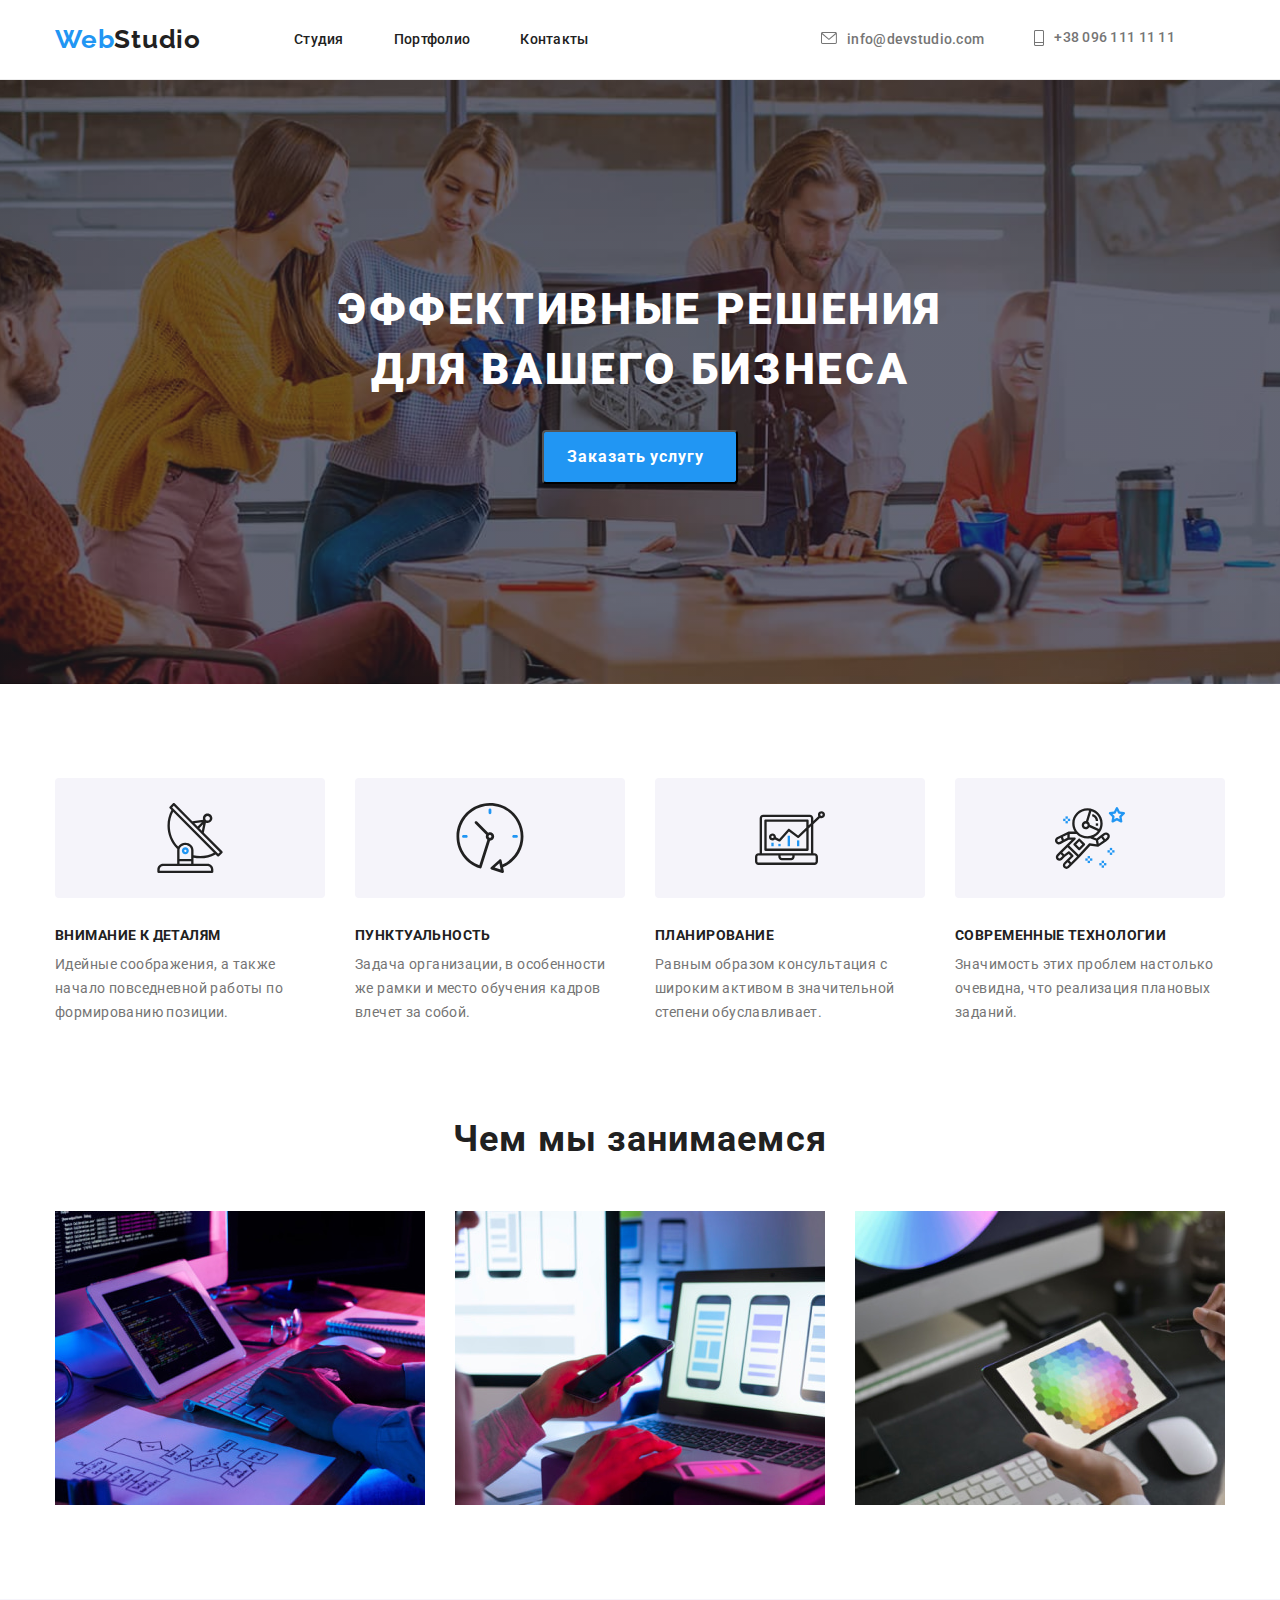
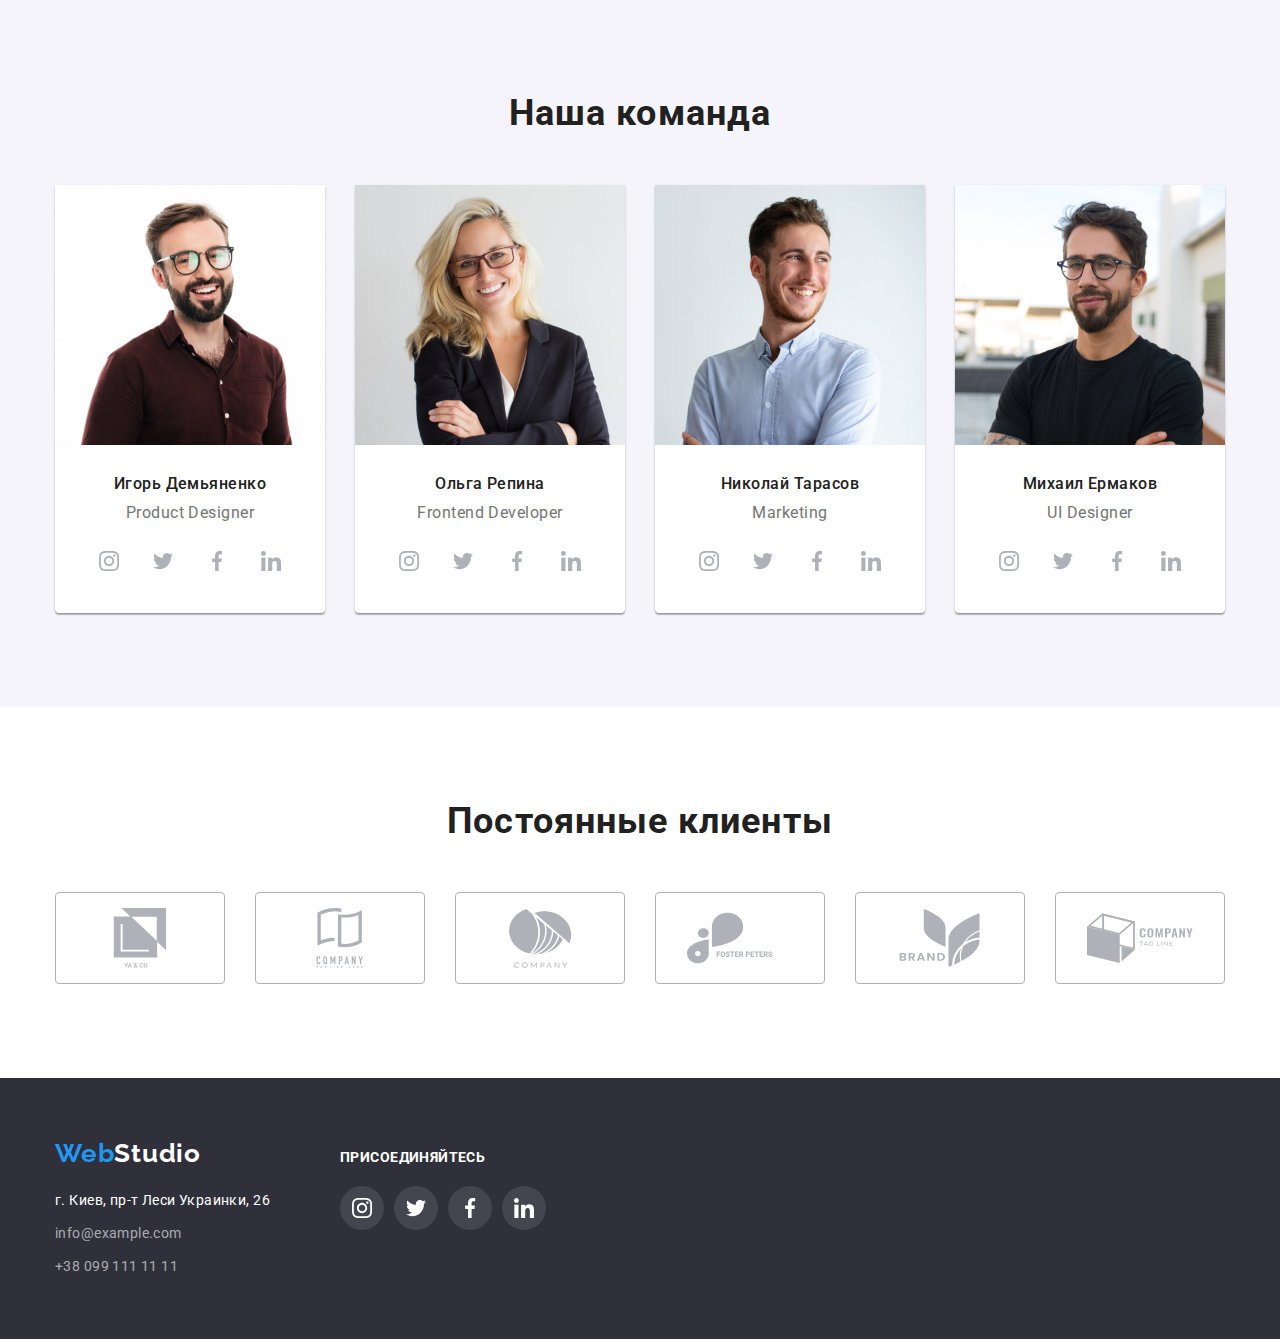
==== index.html @ 166ed2dc "summary" ====
<!DOCTYPE html>
<html lang="ru">
  <head>
    <meta charset="UTF-8" />
    <meta http-equiv="X-UA-Compatible" content="IE=edge" />
    <meta name="viewport" content="width=device-width, initial-scale=1.0" />
    <title>Document</title>
    <link rel="preconnect" href="https://fonts.googleapis.com" />
    <link rel="preconnect" href="https://fonts.gstatic.com" crossorigin />
    <link
      href="https://fonts.googleapis.com/css2?family=Raleway:wght@700&family=Roboto:wght@400;500;700;900&display=swap"
      rel="stylesheet"
    />
    <link
      rel="stylesheet"
      href="https://cdn.jsdelivr.net/npm/modern-normalize@1.1.0/modern-normalize.min.css"
    />

    <link rel="stylesheet" href="./css/styles.css" />
  </head>
  <body>
    <!--H-->
    <header class="page-header">
      <div class="container header-container">
        <nav class="page-nav">
          <a class="logo link" href=""
            >Web<span class="studio">Studio</span>
          </a>
          <ul class="menu list">
            <li class="menu-list">
              <a class="menu-link link" href="./index.html">Студия</a>
            </li>
            <li class="menu-list">
              <a class="menu-link link" href="./portfolio.html">Портфолио</a>
            </li>
            <li class="menu-list">
              <a class="menu-link link" href="">Контакты</a>
            </li>
          </ul>
        </nav>

        <ul class="navigation list">
          <li class="info-list">
            <a class="mail-link link" href="mailto:info@devstudio.com">
              <svg class="novigation-icon" width="16px" height="12px">
                <use
                  href="./images/icon.svg/sprite.svg#icon-envelope"
                ></use></svg
              >info@devstudio.com</a
            >
          </li>
          <li class="info-list">
            <a class="phone-namber link" href="tel:+380961111111">
              <svg class="novigation-icon" width="10px" height="16px">
                <use href="./images/icon.svg/sprite.svg#icon-Vector"></use></svg
              >+38 096 111 11 11</a
            >
          </li>
        </ul>
      </div>
    </header>
    <main>
      <!--Hero-->
      <section class="hero">
        <div class="container">
          <h1 class="hero-title">
            Эффективные решения <br />для вашего бизнеса
          </h1>
          <button class="button" type="button">Заказать услугу</button>
        </div>
      </section>
      <!--Benefits-->
      <section class="about-item section">
        <div class="container">
          <h2 class="visually-hidden">Наши преимущества</h2>
          <ul class="about list">
            <li class="about-list">
              <div class="box">
                <svg class="rectangle-list-icon" width="70px" height="70px">
                  <use href="./images/icon.svg/sprite.svg#icon-antena"></use>
                </svg>
              </div>
              <h3 class="about-title">Внимание к деталям</h3>
              <p class="subtitle">
                Идейные соображения, а также начало повседневной работы по
                формированию позиции.
              </p>
            </li>

            <li class="about-list">
              <div class="box">
                <svg class="rectangle-list-icon" width="70px" height="70px">
                  <use href="./images/icon.svg/sprite.svg#icon-clock"></use>
                </svg>
              </div>
              <h3 class="about-title">Пунктуальность</h3>
              <p class="subtitle">
                Задача организации, в особенности же рамки и место обучения
                кадров влечет за собой.
              </p>
            </li>

            <li class="about-list">
              <div class="box">
                <svg class="rectangle-list-icon" width="70px" height="70px">
                  <use href="./images/icon.svg/sprite.svg#icon-diagram"></use>
                </svg>
              </div>
              <h3 class="about-title">Планирование</h3>
              <p class="subtitle">
                Равным образом консультация с широким активом в значительной
                степени обуславливает.
              </p>
            </li>

            <li class="about-list">
              <div class="box">
                <svg class="rectangle-list-icon" width="70px" height="70px">
                  <use href="./images/icon.svg/sprite.svg#icon-astronaut"></use>
                </svg>
              </div>
              <h3 class="about-title">Современные технологии</h3>
              <p class="subtitle">
                Значимость этих проблем настолько очевидна, что реализация
                плановых заданий.
              </p>
            </li>
          </ul>
        </div>
      </section>
      <!--What we do-->
      <section class="info section">
        <div class="container">
          <h3 class="info-title">Чем мы занимаемся</h3>
          <ul class="work list">
            <li class="work-list">
              <img src="./images/laptop.jpg" alt="laptop" width="370" />
            </li>
            <li class="work-list">
              <img src="./images/phone.jpg" alt="sync by" width="370" />
            </li>
            <li class="work-list">
              <img src="./images/color.jpg" alt="color palette" width="370" />
            </li>
          </ul>
        </div>
      </section>
      <!--Team-->
      <section class="team section">
        <div class="container">
          <h3 class="info-title">Наша команда</h3>
          <ul class="employees list">
            <li class="team-info">
              <img src="./images/igor.jpg" alt="Product Designer" width="270" />
              <div class="team-name">
                <h3 class="name">Игорь Демьяненко</h3>
                <p class="name-info">Product Designer</p>
                <ul class="social list">
                  <li class="social-list">
                    <a href="" class="social-link">
                      <svg class="socian-icon" width="20px" height="20px">
                        <use
                          href="./images/icon.svg/sprite.svg#icon-instagram"
                        ></use>
                      </svg>
                    </a>
                  </li>
                  <li class="social-list">
                    <a href="" class="social-link">
                      <svg class="socian-icon" width="20px" height="20px">
                        <use
                          href="./images/icon.svg/sprite.svg#icon-twitter"
                        ></use>
                      </svg>
                    </a>
                  </li>

                  <li class="social-list">
                    <a href="" class="social-link">
                      <svg class="socian-icon" width="20px" height="20px">
                        <use
                          href="./images/icon.svg/sprite.svg#icon-facebook"
                        ></use>
                      </svg>
                    </a>
                  </li>
                  <li class="social-list">
                    <a href="" class="social-link">
                      <svg class="socian-icon" width="20px" height="20px">
                        <use
                          href="./images/icon.svg/sprite.svg#icon-linkedin"
                        ></use>
                      </svg>
                    </a>
                  </li>
                </ul>
              </div>
            </li>

            <li class="team-info">
              <img
                src="./images/olga.jpg"
                alt="Frontend Developer"
                width="270"
              />
              <div class="team-name">
                <h3 class="name">Ольга Репина</h3>
                <p class="name-info">Frontend Developer</p>
                <ul class="social list">
                  <li class="social-list">
                    <a href="" class="social-link">
                      <svg class="socian-icon" width="20px" height="20px">
                        <use
                          href="./images/icon.svg/sprite.svg#icon-instagram"
                        ></use>
                      </svg>
                    </a>
                  </li>
                  <li class="social-list">
                    <a href="" class="social-link">
                      <svg class="socian-icon" width="20px" height="20px">
                        <use
                          href="./images/icon.svg/sprite.svg#icon-twitter"
                        ></use>
                      </svg>
                    </a>
                  </li>

                  <li class="social-list">
                    <a href="" class="social-link">
                      <svg class="socian-icon" width="20px" height="20px">
                        <use
                          href="./images/icon.svg/sprite.svg#icon-facebook"
                        ></use>
                      </svg>
                    </a>
                  </li>
                  <li class="social-list">
                    <a href="" class="social-link">
                      <svg class="socian-icon" width="20px" height="20px">
                        <use
                          href="./images/icon.svg/sprite.svg#icon-linkedin"
                        ></use>
                      </svg>
                    </a>
                  </li>
                </ul>
              </div>
            </li>
            <li class="team-info">
              <img src="./images/niko.jpg" alt="Marketing" width="270" />
              <div class="team-name">
                <h3 class="name">Николай Тарасов</h3>
                <p class="name-info">Marketing</p>
                <ul class="social list">
                  <li class="social-list">
                    <a href="" class="social-link">
                      <svg class="socian-icon" width="20px" height="20px">
                        <use
                          href="./images/icon.svg/sprite.svg#icon-instagram"
                        ></use>
                      </svg>
                    </a>
                  </li>
                  <li class="social-list">
                    <a href="" class="social-link">
                      <svg class="socian-icon" width="20px" height="20px">
                        <use
                          href="./images/icon.svg/sprite.svg#icon-twitter"
                        ></use>
                      </svg>
                    </a>
                  </li>

                  <li class="social-list">
                    <a href="" class="social-link">
                      <svg class="socian-icon" width="20px" height="20px">
                        <use
                          href="./images/icon.svg/sprite.svg#icon-facebook"
                        ></use>
                      </svg>
                    </a>
                  </li>
                  <li class="social-list">
                    <a href="" class="social-link">
                      <svg class="socian-icon" width="20px" height="20px">
                        <use
                          href="./images/icon.svg/sprite.svg#icon-linkedin"
                        ></use>
                      </svg>
                    </a>
                  </li>
                </ul>
              </div>
            </li>
            <li class="team-info">
              <img src="./images/mihail.jpg" alt="UI Designer" width="270" />
              <div class="team-name">
                <h3 class="name">Михаил Ермаков</h3>
                <p class="name-info">UI Designer</p>
                <ul class="social list">
                  <li class="social-list">
                    <a href="" class="social-link">
                      <svg class="socian-icon" width="20px" height="20px">
                        <use
                          href="./images/icon.svg/sprite.svg#icon-instagram"
                        ></use>
                      </svg>
                    </a>
                  </li>
                  <li class="social-list">
                    <a href="" class="social-link">
                      <svg class="socian-icon" width="20px" height="20px">
                        <use
                          href="./images/icon.svg/sprite.svg#icon-twitter"
                        ></use>
                      </svg>
                    </a>
                  </li>

                  <li class="social-list">
                    <a href="" class="social-link">
                      <svg class="socian-icon" width="20px" height="20px">
                        <use
                          href="./images/icon.svg/sprite.svg#icon-facebook"
                        ></use>
                      </svg>
                    </a>
                  </li>
                  <li class="social-list">
                    <a href="" class="social-link">
                      <svg class="socian-icon" width="20px" height="20px">
                        <use
                          href="./images/icon.svg/sprite.svg#icon-linkedin"
                        ></use>
                      </svg>
                    </a>
                  </li>
                </ul>
              </div>
            </li>
          </ul>
        </div>
      </section>
      <!-- Clients -->
      <section class="client section">
        <div class="container">
          <h3 class="customers">Постоянные клиенты</h3>
          <ul class="client-list list">
            <li class="client-list-item">
              <a href="" class="client-link">
                <svg class="client-icon" width="106px" height="60px">
                  <use href="./images/icon.svg/sprite.svg#icon-group"></use>
                </svg>
              </a>
              <!-- </div> -->
            </li>
            <li class="client-list-item">
              <a href="" class="client-link">
                <svg class="client-icon" width="106px" height="60px">
                  <use href="./images/icon.svg/sprite.svg#icon-company"></use>
                </svg>
              </a>
            </li>
            <li class="client-list-item">
              <a href="" class="client-link">
                <svg class="client-icon" width="106px" height="60px">
                  <use href="./images/icon.svg/sprite.svg#icon-Object"></use>
                </svg>
              </a>
            </li>
            <li class="client-list-item">
              <a href="" class="client-link">
                <svg class="client-icon" width="106px" height="60px">
                  <use href="./images/icon.svg/sprite.svg#icon-foster"></use>
                </svg>
              </a>
            </li>
            <li class="client-list-item">
              <a href="" class="client-link">
                <svg class="client-icon" width="106px" height="60px">
                  <use href="./images/icon.svg/sprite.svg#icon-brand"></use>
                </svg>
              </a>
            </li>

            <li class="client-list-item">
              <a href="" class="client-link">
                <svg class="client-icon" width="106px" height="60px">
                  <use href="./images/icon.svg/sprite.svg#icon-tag"></use>
                </svg>
              </a>
            </li>
          </ul>
        </div>
      </section>
    </main>
    <!--Footer-->
    <footer class="footer">
      <div class="container footer-page">
        <div class="footer-addres">
          <a class="footer-logo link" href=""
            >Web<span class="webstudio">Studio</span></a
          >
          <address class="page-footer">
            <ul class="address list">
              <li class="footer-list">
                <a
                  class="footer-link link"
                  href="https://www.google.com/maps/d/u/0/viewer?mid=10uSM3H-mIU3GznYo2szRIEphczw&ll=50.42732700000001%2C30.538092&z=17"
                  >г. Киев, пр-т Леси Украинки, 26</a
                >
              </li>
              <li class="footer-list">
                <a class="footer-link-mail link" href="mailto:info@example.com"
                  >info@example.com</a
                >
              </li>
              <li class="footer-list">
                <a class="footer-link-tel link" href="tel:+380991111111"
                  >+38 099 111 11 11</a
                >
              </li>
            </ul>
          </address>
        </div>

        <div class="join">
          <p class="join-us">Присоединяйтесь</p>

          <ul class="join-item list">
            <li class="join-list">
              <a href="" class="join-link">
                <svg class="join-icon" width="20px" height="20px">
                  <use href="./images/icon.svg/sprite.svg#icon-instagram"></use>
                </svg>
              </a>
            </li>
            <li class="join-list">
              <a href="" class="join-link">
                <svg class="join-icon" width="20px" height="20px">
                  <use href="./images/icon.svg/sprite.svg#icon-twitter"></use>
                </svg>
              </a>
            </li>

            <li class="join-list">
              <a href="" class="join-link">
                <svg class="join-icon" width="20px" height="20px">
                  <use href="./images/icon.svg/sprite.svg#icon-facebook"></use>
                </svg>
              </a>
            </li>
            <li class="join-list">
              <a href="" class="join-link">
                <svg class="join-icon" width="20px" height="20px">
                  <use href="./images/icon.svg/sprite.svg#icon-linkedin"></use>
                </svg>
              </a>
            </li>
          </ul>
        </div>
      </div>
    </footer>
  </body>
</html>
---- css/styles.css ----
:root {
  --primary-text-color-dark: #212121;
  --secondary-text-color-dark: #757575;
  --primary-text-color-light: #ffffff;
  --accent-color: #2196f3;
}

h1,
h2,
h3,
h4,
p {
  margin-top: 0;
  margin-bottom: 0;
}

ul {
  margin-top: 0;
  margin-bottom: 0;
  padding-left: 0;
}
img {
  display: block;
  max-width: 100%;
  height: auto;
}
header {
  border-bottom: 1px solid #ececec;
}

body {
  font-family: 'Roboto', sans-serif;
}

.container {
  width: 1200px;
  margin-left: auto;
  margin-right: auto;
  padding-left: 15px;
  padding-right: 15px;
}
.section {
  padding-top: 94px;
  padding-bottom: 94px;
}

.list {
  list-style: none;
}
.link {
  text-decoration: none;
}
.visually-hidden {
  position: absolute;
  white-space: nowrap;
  width: 1px;
  height: 1px;
  overflow: hidden;
  border: 0;
  padding: 0;
  clip: rect(0 0 0 0);
  clip-path: inset(50%);
  margin: -1px;
}
/* ---Header--- */

.header-container {
  display: flex;
  align-items: center;
  justify-content: space-between;
}
.logo {
  font-family: 'Raleway', sans-serif;
  font-weight: 700;
  font-size: 26px;
  line-height: 1.19;
  letter-spacing: 0.03em;
  margin-right: 93px;
  padding-top: 24px;
  padding-bottom: 24px;

  color: var(--accent-color);
}
.studio {
  font-family: 'Raleway', sans-serif;

  font-weight: 700;
  font-size: 26px;
  line-height: 1.19;
  letter-spacing: 0.03em;
  cursor: auto;

  color: var(--primary-text-color-dark);
}

.menu-link {
  font-weight: 500;
  font-size: 14px;
  line-height: 1.14;
  letter-spacing: 0.02em;

  color: var(--primary-text-color-dark);
}
.menu-link:hover,
.menu-link:focus {
  color: var(--accent-color);
}
.mail-link {
  font-weight: 500;
  font-size: 14px;
  line-height: 1.14;
  letter-spacing: 0.02em;
  margin-left: auto;

  color: var(--secondary-text-color-dark);
}
.mail-link:hover,
.mail-link:focus {
  color: var(--accent-color);
}
.phone-namber {
  font-weight: 500;
  font-size: 14px;
  line-height: 1.14;
  letter-spacing: 0.02em;
  display: flex;

  color: var(--secondary-text-color-dark);
}
.phone-namber:hover,
.phone-namber:focus {
  color: var(--accent-color);
}
.page-nav {
  display: flex;
  align-items: center;
}

.menu {
  display: flex;
  align-items: center;
}

.menu-list:not(:last-child) {
  margin-right: 50px;
}
.info-list {
  margin-right: 50px;
}
.navigation {
  display: flex;
  padding-top: 0;
}

.novigation-icon {
  margin-right: 10px;
  fill: currentColor;
}
.novigation-icon:hover,
.novigation-icon:focus {
  fill: var(--accent-color);
}

.info-list:hover .novigation-icon,
.info-list:focus .novigation-icon {
  fill: var(--accent-color);
}

/* ---Portfolio---- */
.portfolio {
  background-color: #e5e5e5;
}

.btn {
  font-weight: 500;
  font-size: 16px;
  line-height: 1.62;
  text-align: center;
  letter-spacing: 0.03em;
  background: #f5f4fa;
  border: transparent;
  border-radius: 4px;
  padding-right: 22px;
  padding-left: 22px;
  padding-top: 6px;
  padding-bottom: 6px;
  cursor: pointer;

  color: var(--primary-text-color-dark);
}

.btn:hover,
.btn:focus {
  box-shadow: 0px 3px 1px rgba(0, 0, 0, 0.1), 0px 1px 2px rgba(0, 0, 0, 0.08),
    0px 2px 2px rgba(0, 0, 0, 0.12);
  background: #2196f3;
  color: var(--primary-text-color-light);
}

.btn-list {
  display: flex;
  justify-content: center;
  margin-bottom: 50px;
}
.btn-inventory:not(:first-child) {
  margin-left: 8px;
}
/* ---HeroStudio */

.hero {
  background: #2f303a;
  padding-top: 200px;
  padding-bottom: 200px;
  background-image: linear-gradient(rgba(47, 48, 58, 0.4), rgba(47, 48, 58, 0.4)),
    url('../images/hero/hero.jpg');
  background-size: cover;
  background-position: center;
  background-repeat: no-repeat;
  max-width: 1600px;
  margin-left: auto;
  margin-right: auto;
  background-color: #c4c4c4;
}

.hero-title {
  margin-bottom: 30px;
}
.hero-title {
  font-weight: 900;
  font-size: 44px;
  line-height: 1.36;

  text-align: center;
  letter-spacing: 0.06em;
  text-transform: uppercase;

  color: var(--primary-text-color-light);
}

.button {
  display: block;
  font-weight: 700;
  font-size: 16px;
  line-height: 1.87;
  align-items: center;
  text-align: center;
  letter-spacing: 0.06em;
  cursor: pointer;
  box-shadow: 0px 4px 4px rgba(0, 0, 0, 0.15);
  border-radius: 4px;
  padding-left: 23px;
  padding-right: 32px;
  padding-top: 10px;
  padding-bottom: 10px;
  margin-left: auto;
  margin-right: auto;

  background: #2196f3;
  color: var(--primary-text-color-light);
}
.button:hover,
.button:focus {
  background: #2196f3;
}
/* ---about--- */
.about {
  display: flex;
  color: var(--primary-text-color-dark);
  /* gap: 30px; */
}
.about-list {
  width: 270px;
}
.about-list:not(:last-child) {
  margin-right: 30px;
}

.about-title {
  font-style: normal;
  font-weight: 700;
  font-size: 14px;
  line-height: 1.14;
  letter-spacing: 0.03em;
  text-transform: uppercase;
  margin-top: 30px;
}

.box {
  display: flex;
  justify-content: center;
  align-items: center;
  width: 270px;
  height: 120px;
  border-radius: 4px;
  margin-bottom: 30px;
  background-color: #f5f4fa;
}

/* --Info-- */

.info {
  padding-top: 0;
}

.info-title {
  font-weight: 700;
  font-size: 36px;
  line-height: 1.16;
  text-align: center;
  letter-spacing: 0.03em;
  margin-bottom: 50px;

  color: var(--primary-text-color-dark);
}
.work {
  display: flex;
  justify-content: space-between;
}

/* ---imagesPortfolio--- */

.images-list {
  display: flex;
  flex-wrap: wrap;
  gap: 30px;
}
.images-item {
  flex-basis: calc((100% - 60px) / 3);
}
.subtitle {
  font-size: 14px;
  line-height: 1.71;
  letter-spacing: 0.03em;
  text-transform: none;
  margin-top: 10px;
  color: var(--secondary-text-color-dark);
}
.subject {
  font-weight: 700;
  font-size: 18px;
  line-height: 2;
  letter-spacing: 0.06em;
  color: var(--primary-text-color-dark);
}
.subject-text {
  border-left: 1px solid #eeeeee;
  border-right: 1px solid #eeeeee;
  border-bottom: 1px solid #eeeeee;
  padding-left: 24px;
  padding-right: 24px;
  padding-top: 20px;
  padding-bottom: 20px;
  background: #ffffff;
}
.text {
  font-size: 16px;
  line-height: 1.87;
  margin-top: 4px;
  color: var(--secondary-text-color-dark);
}
.image-link {
  display: block;
}
.image-link:hover,
.image-link:focus {
  box-shadow: 0px 1px 1px rgba(0, 0, 0, 0.12), 0px 4px 4px rgba(0, 0, 0, 0.06),
    1px 4px 6px rgba(0, 0, 0, 0.16);
}

/* ---Team--- */

.team {
  background-color: #f5f4fa;
}
.team-name {
  padding-top: 30px;
  padding-bottom: 30px;
}
.employees {
  display: flex;
  gap: 30px;
}

.name {
  font-weight: 500;
  font-size: 16px;
  line-height: 1.18;

  text-align: center;
  letter-spacing: 0.03em;
  margin-bottom: 10px;

  color: var(--primary-text-color-dark);
}
.team-info {
  box-shadow: 0px 1px 3px rgba(0, 0, 0, 0.12), 0px 1px 1px rgba(0, 0, 0, 0.14),
    0px 2px 1px rgba(0, 0, 0, 0.2);
  border-radius: 0px 0px 4px 4px;
  background-color: #ffffff;
}
.name-info {
  font-size: 16px;
  line-height: 1.18;

  text-align: center;
  letter-spacing: 0.03em;
  margin-bottom: 16px;

  color: var(--secondary-text-color-dark);
}
.social {
  display: flex;
  justify-content: center;
  gap: 10px;
}
.social-link {
  display: flex;
  justify-content: center;
  align-items: center;
  border-radius: 50%;
  width: 44px;
  height: 44px;
  background-color: #ffffff;
}
.socian-icon {
  fill: #afb1b8;
}
.social-link:hover,
.social-link:focus {
  background-color: var(--accent-color);
}
.social-link:hover .socian-icon,
.social-link:focus .socian-icon {
  fill: #ffffff;
}

/* ---Company---- */

.customers {
  font-family: 'Roboto';
  font-weight: 700;
  font-size: 36px;
  line-height: 1.16;
  text-align: center;
  letter-spacing: 0.03em;
  margin-bottom: 50px;
  color: #212121;
}

.client-list {
  display: flex;
  align-items: center;
  justify-content: center;
  gap: 30px;
}

.client-icon {
  fill: #afb1b8;
}
.client-link {
  display: flex;
  justify-content: center;
  align-items: center;
  width: 170px;
  height: 92px;
  border-radius: 4px;
  border: 1px solid rgba(175, 177, 184, 1);
}

.client-link:hover,
.client-link:focus {
  border-radius: 4px;
  border: 1px solid var(--accent-color);
  border-color: var(--accent-color);
}
.client-link:hover > .client-icon,
.client-link:focus > .client-icon {
  fill: var(--accent-color);
}

.client-icon:hover .client-list-item,
.client-icon:hover .client-list-item {
  fill: var(--accent-color);
}

/* ---Footer--- */

.footer-page {
  align-items: baseline;
  display: flex;
}
.footer-logo {
  font-family: 'Raleway', sans-serif;
  font-weight: 700;
  font-size: 26px;
  line-height: 1.19;
  letter-spacing: 0.03em;
  color: var(--accent-color);
}
.webstudio {
  font-family: 'Raleway', sans-serif;

  font-weight: 700;
  font-size: 26px;
  line-height: 1.19;
  letter-spacing: 0.03em;
  cursor: auto;

  color: var(--primary-text-color-light);
}
.page-footer {
  margin-top: 20px;
}

.footer-link {
  font-style: normal;
  font-size: 14px;
  line-height: 1.71;
  letter-spacing: 0.03em;

  color: var(--primary-text-color-light);
}
.footer-link-mail {
  font-style: normal;
  font-size: 14px;
  line-height: 1.71;
  letter-spacing: 0.03em;

  color: rgba(255, 255, 255, 0.6);
}
.footer-link-tel {
  font-style: normal;
  font-size: 14px;
  line-height: 1.71;
  letter-spacing: 0.03em;
  color: rgba(255, 255, 255, 0.6);
}
.footer-list:not(:last-child) {
  margin-bottom: 9px;
}

.footer {
  padding-top: 60px;
  padding-bottom: 60px;

  background: #2f303a;
}
.footer-address {
  display: block;
  align-items: baseline;
}
.join {
  margin-left: 70px;
}

.join-us {
  font-family: 'Roboto';
  font-weight: 700;
  font-size: 14px;
  line-height: 1.14;
  letter-spacing: 0.03em;
  text-transform: uppercase;

  margin-bottom: 20px;
  color: #ffffff;
}

.join-item {
  display: flex;
  justify-content: center;
  gap: 10px;
}

.join-link {
  display: flex;
  justify-content: center;
  align-items: center;
  border-radius: 50%;
  width: 44px;
  height: 44px;
  background: rgba(255, 255, 255, 0.1);
}
.join-icon {
  fill: #ffffff;
}
.join-link:hover,
.joiin-link:focus {
  background-color: var(--accent-color);
}
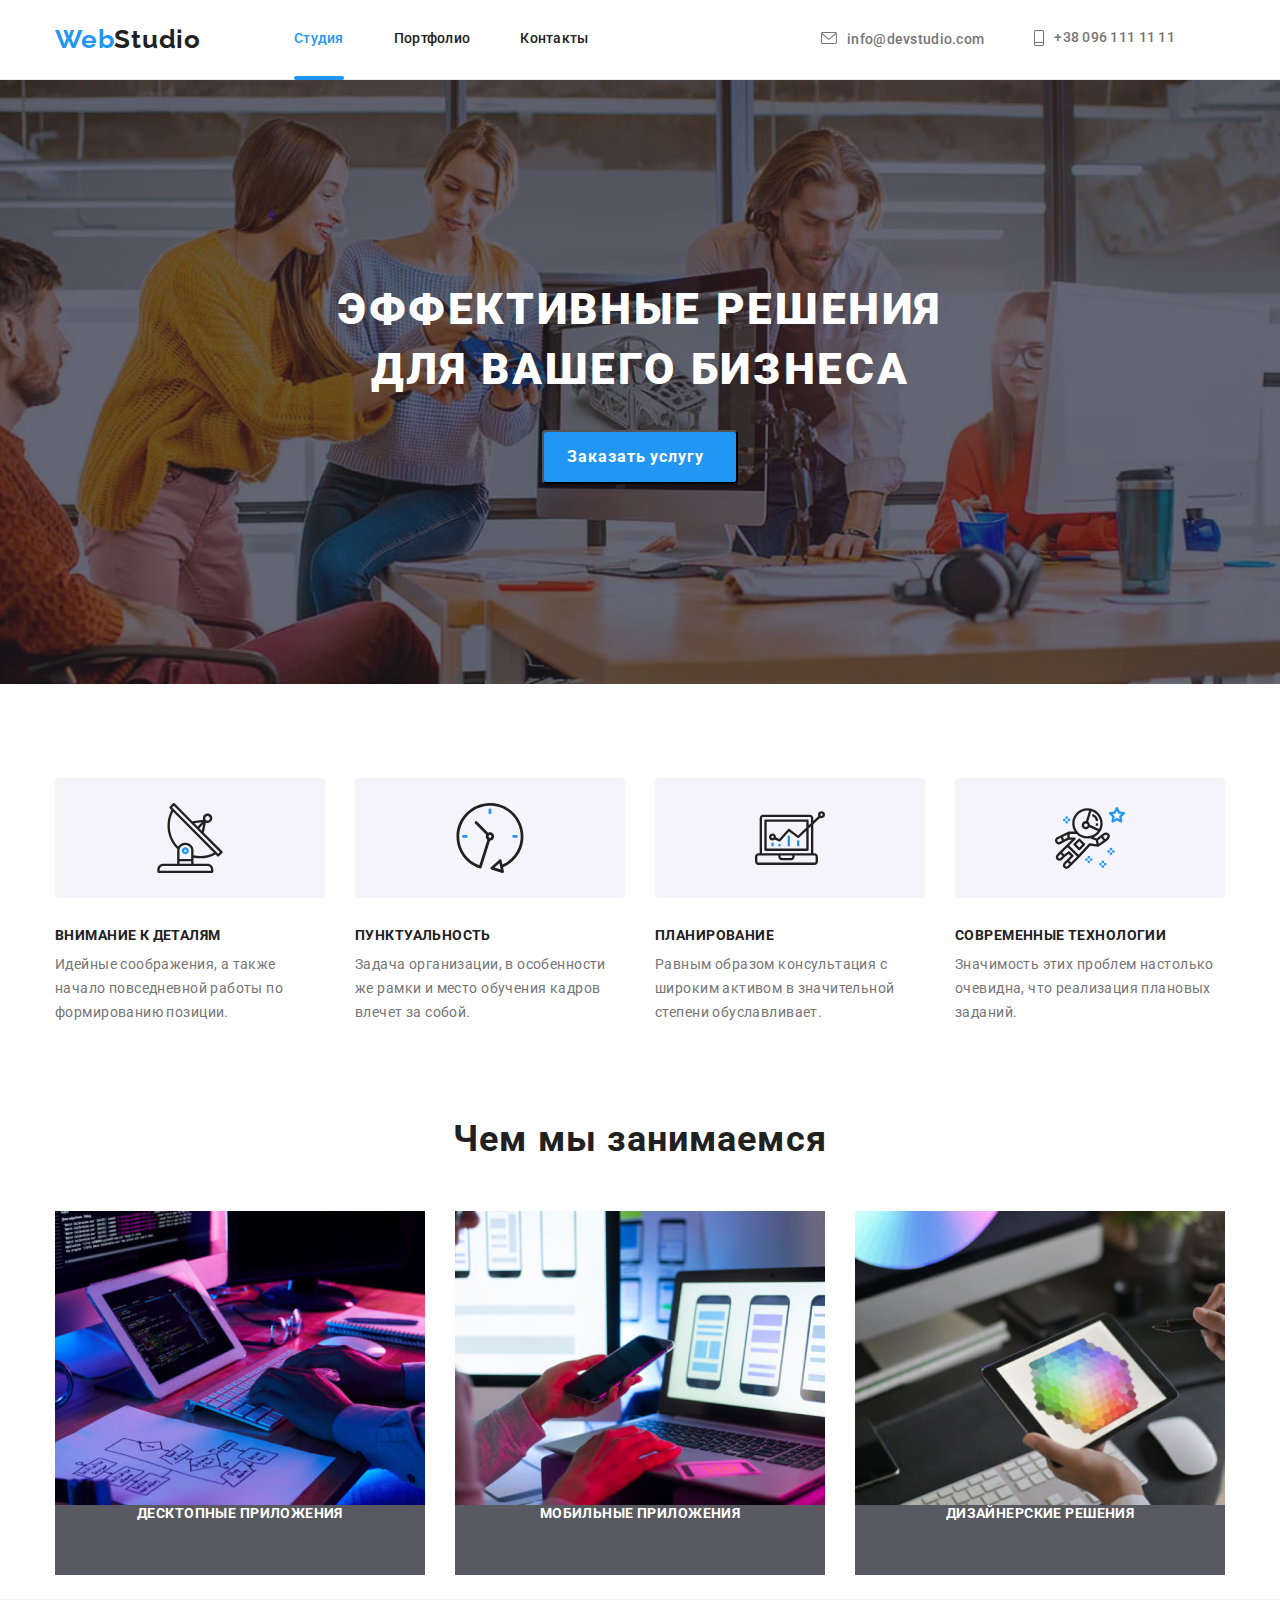
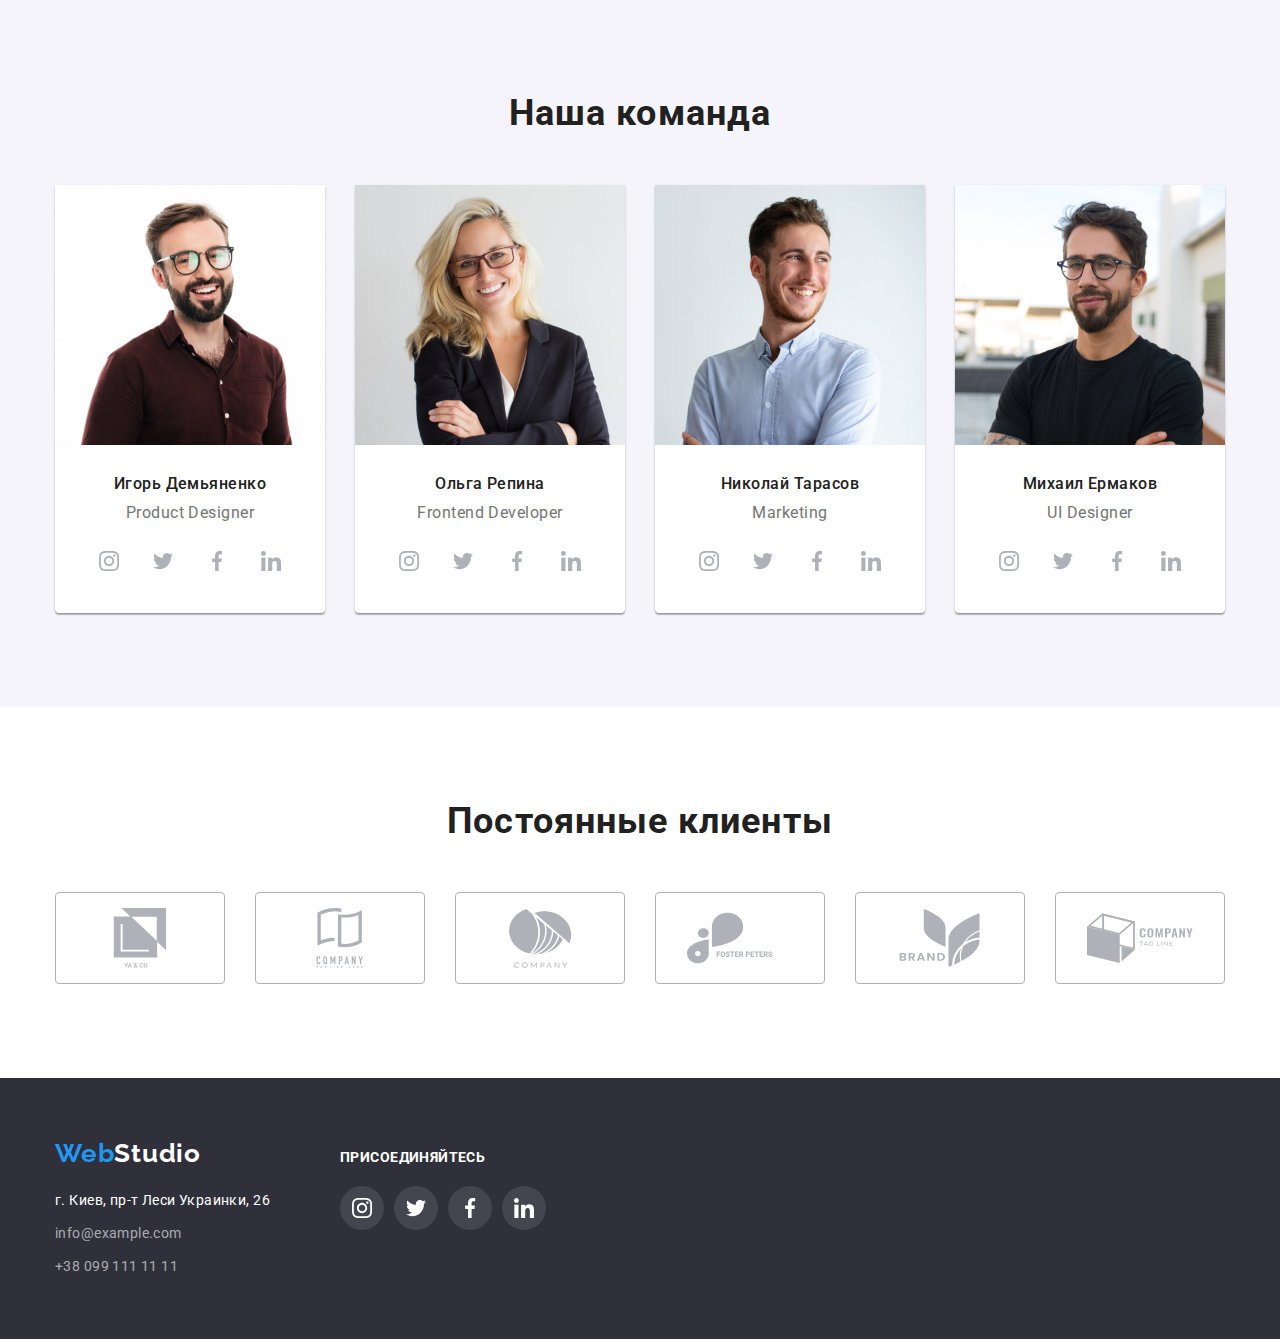
==== commit 008df3b4: "update index.html" ====
--- a/index.html
+++ b/index.html
@@ -28,7 +28,7 @@
           </a>
           <ul class="menu list">
             <li class="menu-list">
-              <a class="menu-link link" href="./index.html">Студия</a>
+              <a class="menu-link link current" href="./index.html">Студия</a>
             </li>
             <li class="menu-list">
               <a class="menu-link link" href="./portfolio.html">Портфолио</a>
@@ -135,12 +135,21 @@
           <ul class="work list">
             <li class="work-list">
               <img src="./images/laptop.jpg" alt="laptop" width="370" />
+              <div class="product">
+                <p class="product-work">Десктопные приложения</p>
+              </div>
             </li>
             <li class="work-list">
               <img src="./images/phone.jpg" alt="sync by" width="370" />
+              <div class="product">
+                <p class="product-work">Мобильные приложения</p>
+              </div>
             </li>
             <li class="work-list">
               <img src="./images/color.jpg" alt="color palette" width="370" />
+              <div class="product">
+                <p class="product-work">Дизайнерские решения</p>
+              </div>
             </li>
           </ul>
         </div>
--- a/css/styles.css
+++ b/css/styles.css
@@ -98,9 +98,28 @@
   font-size: 14px;
   line-height: 1.14;
   letter-spacing: 0.02em;
-
+  display: block;
+  position: relative;
   color: var(--primary-text-color-dark);
 }
+
+.current::after {
+  position: absolute;
+  content: ' ';
+  display: block;
+  width: 100%;
+  height: 4px;
+  bottom: -33px;
+  border-radius: 2px;
+  background-color: var(--accent-color);
+}
+.current {
+  color: var(--accent-color);
+}
+/* .menu-link .current:hover::after {
+  background-color: var(--accent-color);
+} */
+
 .menu-link:hover,
 .menu-link:focus {
   color: var(--accent-color);
@@ -211,7 +230,10 @@
   background: #2f303a;
   padding-top: 200px;
   padding-bottom: 200px;
-  background-image: linear-gradient(rgba(47, 48, 58, 0.4), rgba(47, 48, 58, 0.4)),
+  background-image: linear-gradient(
+      rgba(47, 48, 58, 0.4),
+      rgba(47, 48, 58, 0.4)
+    ),
     url('../images/hero/hero.jpg');
   background-size: cover;
   background-position: center;
@@ -366,7 +388,24 @@
   box-shadow: 0px 1px 1px rgba(0, 0, 0, 0.12), 0px 4px 4px rgba(0, 0, 0, 0.06),
     1px 4px 6px rgba(0, 0, 0, 0.16);
 }
-
+.product-work {
+  font-weight: 700;
+  font-size: 14px;
+  line-height: 16px;
+  text-align: center;
+  letter-spacing: 0.03em;
+  text-transform: uppercase;
+
+  color: #ffffff;
+}
+.product {
+  position: absolute;
+  display: block;
+  width: 370px;
+  height: 70px;
+  text-align: center;
+  background: rgba(47, 48, 58, 0.8);
+}
 /* ---Team--- */
 
 .team {
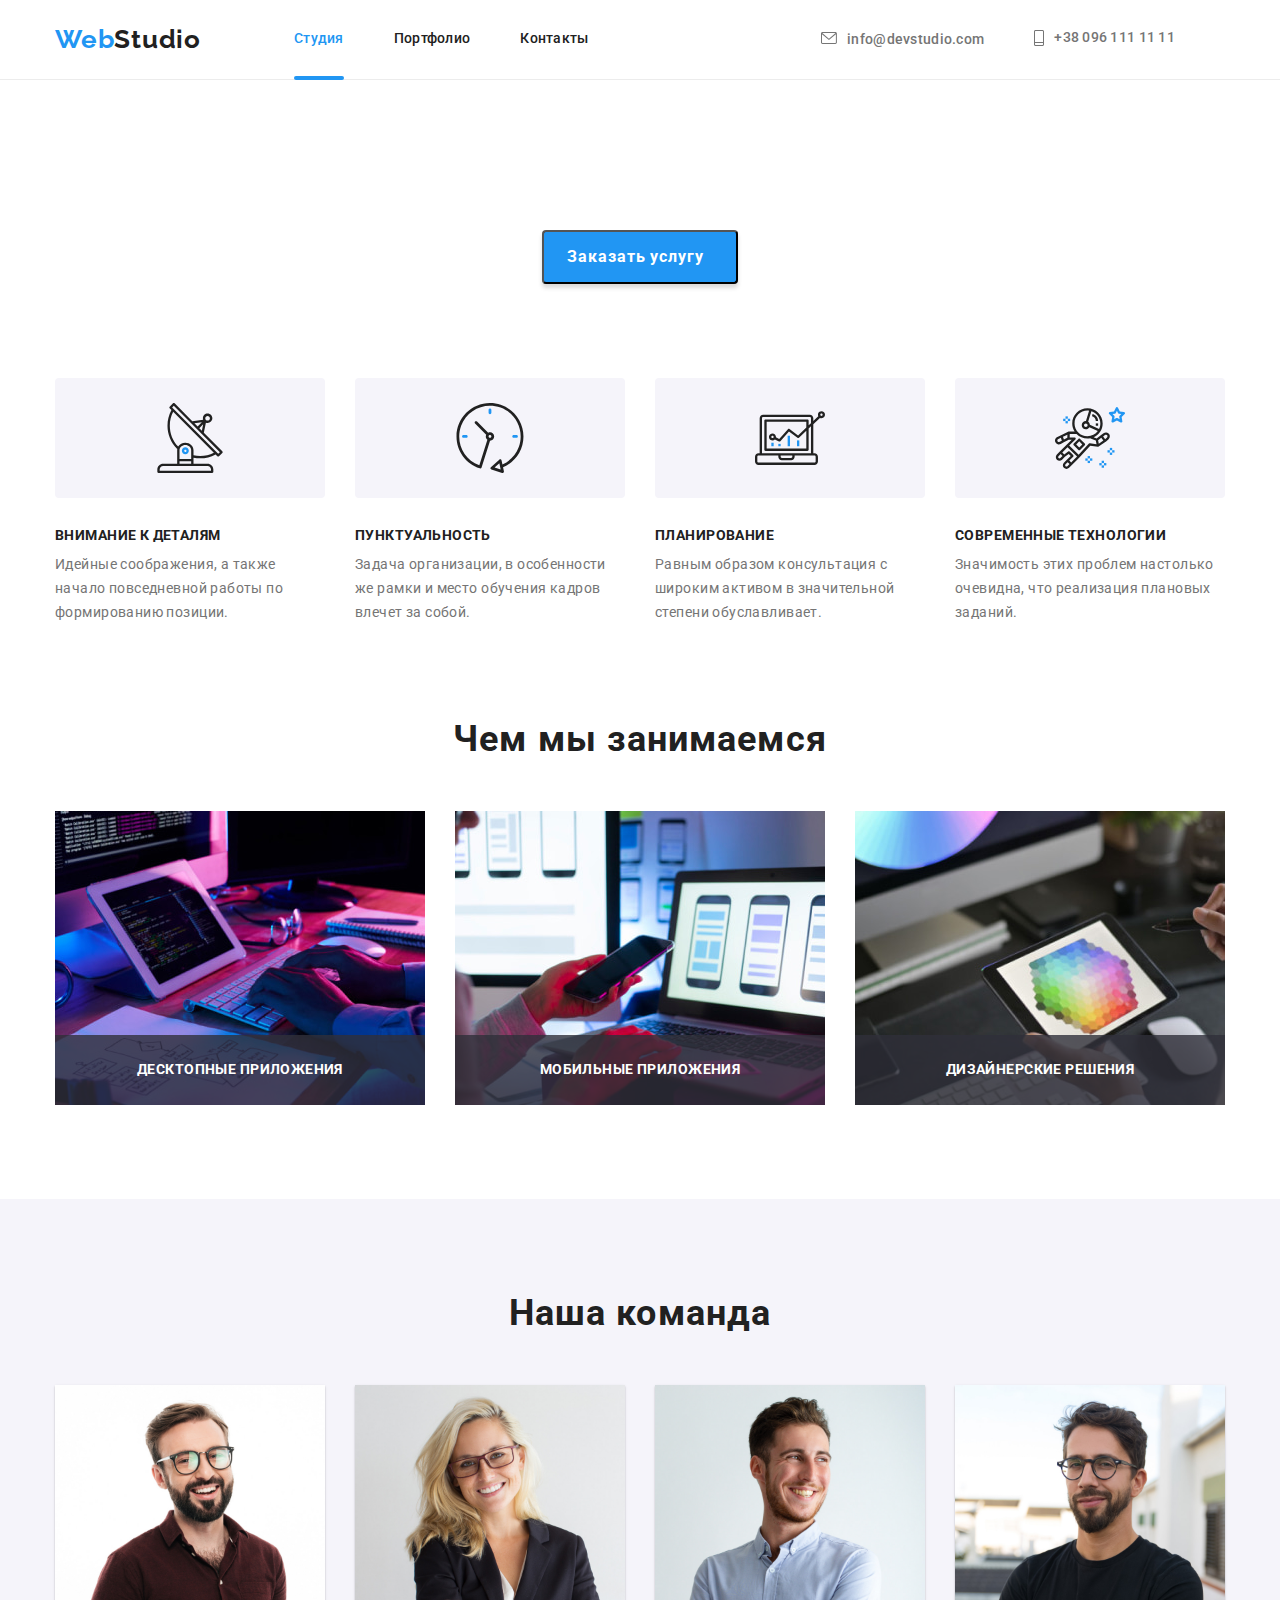
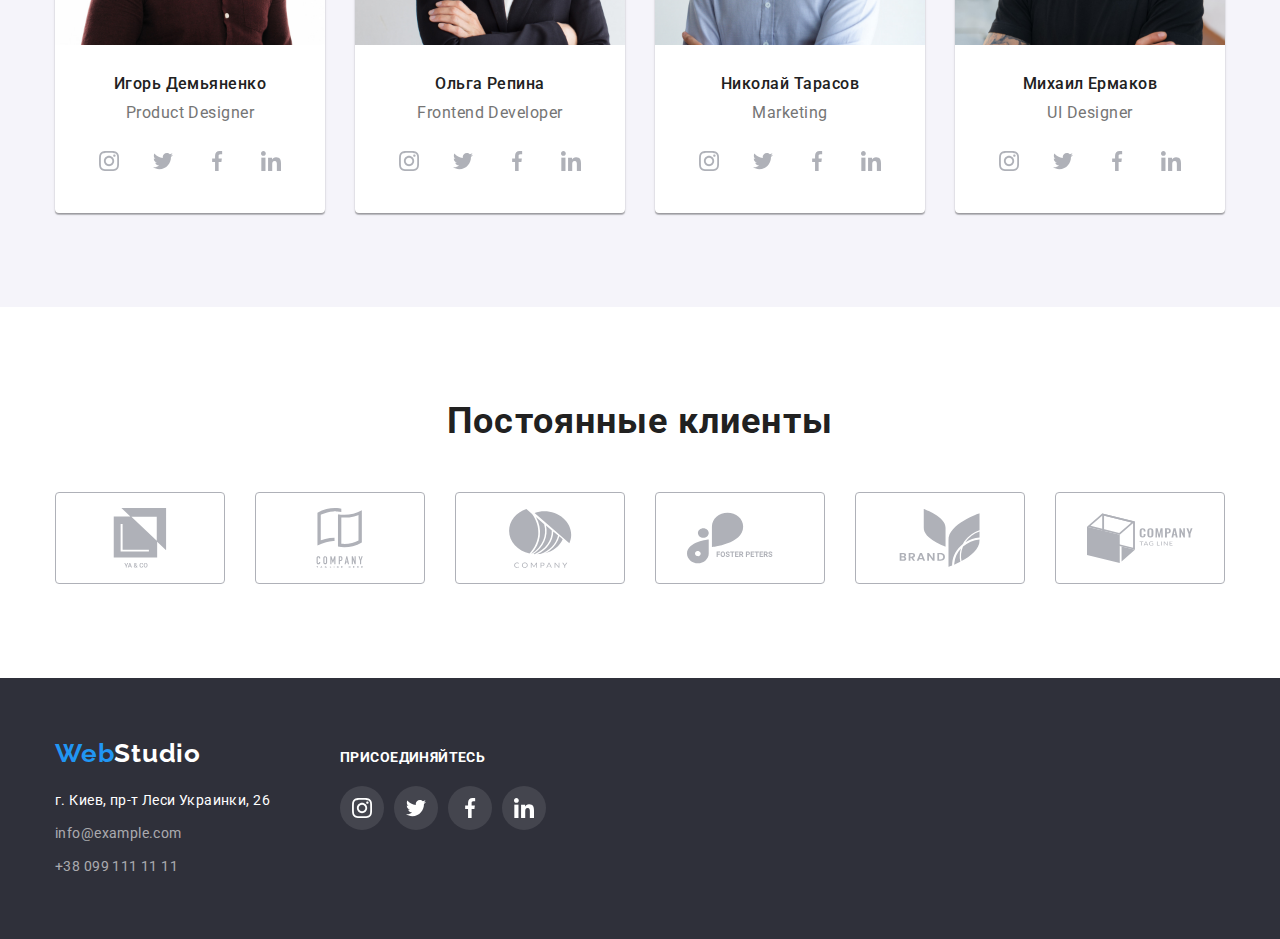
==== commit 10996bf2: "update index.html" ====
--- a/index.html
+++ b/index.html
@@ -66,7 +66,9 @@
           <h1 class="hero-title">
             Эффективные решения <br />для вашего бизнеса
           </h1>
-          <button class="button" type="button">Заказать услугу</button>
+          <button class="modal-button button" type="button" data-modal-open>
+            Заказать услугу
+          </button>
         </div>
       </section>
       <!--Benefits-->
@@ -471,5 +473,17 @@
         </div>
       </div>
     </footer>
+    <div class="backdrop is-hidden" data-modal>
+      <div class="modal">
+        <button type="button" class="modal-close-button" data-modal-close>
+          <svg class="modal-button-icon" width="11px" height="11px">
+            <use
+              href="./images/icon.svg/close.svg#icon-close-black-18dp-2-1"
+            ></use>
+          </svg>
+        </button>
+      </div>
+    </div>
+    <script src="./js/modal.js"></script>
   </body>
 </html>
--- a/css/styles.css
+++ b/css/styles.css
@@ -116,9 +116,6 @@
 .current {
   color: var(--accent-color);
 }
-/* .menu-link .current:hover::after {
-  background-color: var(--accent-color);
-} */
 
 .menu-link:hover,
 .menu-link:focus {
@@ -136,6 +133,7 @@
 .mail-link:hover,
 .mail-link:focus {
   color: var(--accent-color);
+  transition: 250ms cubic-bezier(0.4, 0, 0.2, 1);
 }
 .phone-namber {
   font-weight: 500;
@@ -143,12 +141,14 @@
   line-height: 1.14;
   letter-spacing: 0.02em;
   display: flex;
+  transition: 250ms cubic-bezier(0.4, 0, 0.2, 1);
 
   color: var(--secondary-text-color-dark);
 }
 .phone-namber:hover,
 .phone-namber:focus {
   color: var(--accent-color);
+  transition: 250ms cubic-bezier(0.4, 0, 0.2, 1);
 }
 .page-nav {
   display: flex;
@@ -204,6 +204,7 @@
   padding-top: 6px;
   padding-bottom: 6px;
   cursor: pointer;
+  transition: 250ms cubic-bezier(0.4, 0, 0.2, 1);
 
   color: var(--primary-text-color-dark);
 }
@@ -212,6 +213,7 @@
 .btn:focus {
   box-shadow: 0px 3px 1px rgba(0, 0, 0, 0.1), 0px 1px 2px rgba(0, 0, 0, 0.08),
     0px 2px 2px rgba(0, 0, 0, 0.12);
+  transition: 250ms cubic-bezier(0.4, 0, 0.2, 1);
   background: #2196f3;
   color: var(--primary-text-color-light);
 }
@@ -223,6 +225,43 @@
 }
 .btn-inventory:not(:first-child) {
   margin-left: 8px;
+}
+.overlay {
+  font-weight: 400;
+  font-size: 18px;
+  line-height: 1.55;
+  letter-spacing: 0.03em;
+  padding-bottom: 63px;
+  padding-top: 63px;
+  padding-left: 24px;
+  padding-right: 24px;
+  background-color: rgba(33, 150, 243, 0.9);
+  color: #ffffff;
+}
+.overlay {
+  display: block;
+  position: absolute;
+  left: 0;
+  top: 0;
+  width: 100%;
+  overflow-y: scroll;
+  transform: translate(0, 100%);
+  transition: transform 250ms cubic-bezier(0.4, 0, 0.2, 1);
+}
+.image-link {
+  display: block;
+  max-width: 100%;
+  height: auto;
+}
+.img-text-subject {
+  position: relative;
+  overflow: hidden;
+}
+.image-link:hover .overlay,
+.image-link:focus .overlay {
+  transform: translate(0, 0);
+  transition: transform 2550ms cubic-bezier(0.4, 0, 0.2, 1);
+}
 }
 /* ---HeroStudio */
 
@@ -337,6 +376,7 @@
 .work {
   display: flex;
   justify-content: space-between;
+  position: relative;
 }
 
 /* ---imagesPortfolio--- */
@@ -385,17 +425,19 @@
 }
 .image-link:hover,
 .image-link:focus {
+  transition: 250ms cubic-bezier(0.4, 0, 0.2, 1);
   box-shadow: 0px 1px 1px rgba(0, 0, 0, 0.12), 0px 4px 4px rgba(0, 0, 0, 0.06),
     1px 4px 6px rgba(0, 0, 0, 0.16);
 }
 .product-work {
   font-weight: 700;
   font-size: 14px;
-  line-height: 16px;
+  line-height: 1.14;
   text-align: center;
   letter-spacing: 0.03em;
   text-transform: uppercase;
-
+  padding-top: 27px;
+  padding-bottom: 27px;
   color: #ffffff;
 }
 .product {
@@ -405,6 +447,8 @@
   height: 70px;
   text-align: center;
   background: rgba(47, 48, 58, 0.8);
+  text-align: center;
+  bottom: 0;
 }
 /* ---Team--- */
 
@@ -459,6 +503,7 @@
   border-radius: 50%;
   width: 44px;
   height: 44px;
+  transition: 250ms cubic-bezier(0.4, 0, 0.2, 1);
   background-color: #ffffff;
 }
 .socian-icon {
@@ -466,6 +511,7 @@
 }
 .social-link:hover,
 .social-link:focus {
+  transition: 250ms cubic-bezier(0.4, 0, 0.2, 1);
   background-color: var(--accent-color);
 }
 .social-link:hover .socian-icon,
@@ -503,6 +549,7 @@
   width: 170px;
   height: 92px;
   border-radius: 4px;
+  transition: 250ms cubic-bezier(0.4, 0, 0.2, 1);
   border: 1px solid rgba(175, 177, 184, 1);
 }
 
@@ -514,6 +561,8 @@
 }
 .client-link:hover > .client-icon,
 .client-link:focus > .client-icon {
+  transition: 250ms cubic-bezier(0.4, 0, 0.2, 1);
+
   fill: var(--accent-color);
 }
 
@@ -617,12 +666,61 @@
   border-radius: 50%;
   width: 44px;
   height: 44px;
+  transition: 250ms cubic-bezier(0.4, 0, 0.2, 1);
+
   background: rgba(255, 255, 255, 0.1);
 }
 .join-icon {
   fill: #ffffff;
+  transition: 250ms cubic-bezier(0.4, 0, 0.2, 1);
 }
 .join-link:hover,
 .joiin-link:focus {
+  transition: 250ms cubic-bezier(0.4, 0, 0.2, 1);
+
   background-color: var(--accent-color);
 }
+/* ----Window--- */
+.backdrop {
+  position: fixed;
+  top: 0;
+  left: 0;
+  z-index: 100;
+  width: 100%;
+  height: 100%;
+  background-color: rgba(0, 0, 0, 0.2);
+  transition: opacity 250ms cubic-bezier(0.4, 0, 0.2, 1);
+}
+.backdrop.is-hidden {
+  opacity: 0;
+  visibility: hidden;
+  pointer-events: none;
+}
+.modal {
+  position: absolute;
+  top: 50%;
+  left: 50%;
+  transform: translate(-50%, -50%);
+  width: 528px;
+  height: 581px;
+  background-color: #ffffff;
+}
+.modal-close-button {
+  position: absolute;
+  top: 10px;
+  right: 10px;
+  display: flex;
+  justify-content: center;
+  align-items: center;
+  width: 30px;
+  height: 30px;
+  border-radius: 50%;
+  background-color: transparent;
+  padding: 0;
+  border: 1px solid rgba(0, 0, 0, 0.1);
+  background: #ffffff;
+}
+.modal-close-button:hover .modal-button-icon,
+.modal-close-button:focus .modal-button-icon {
+  fill: var(--primary-text-color-dark);
+}
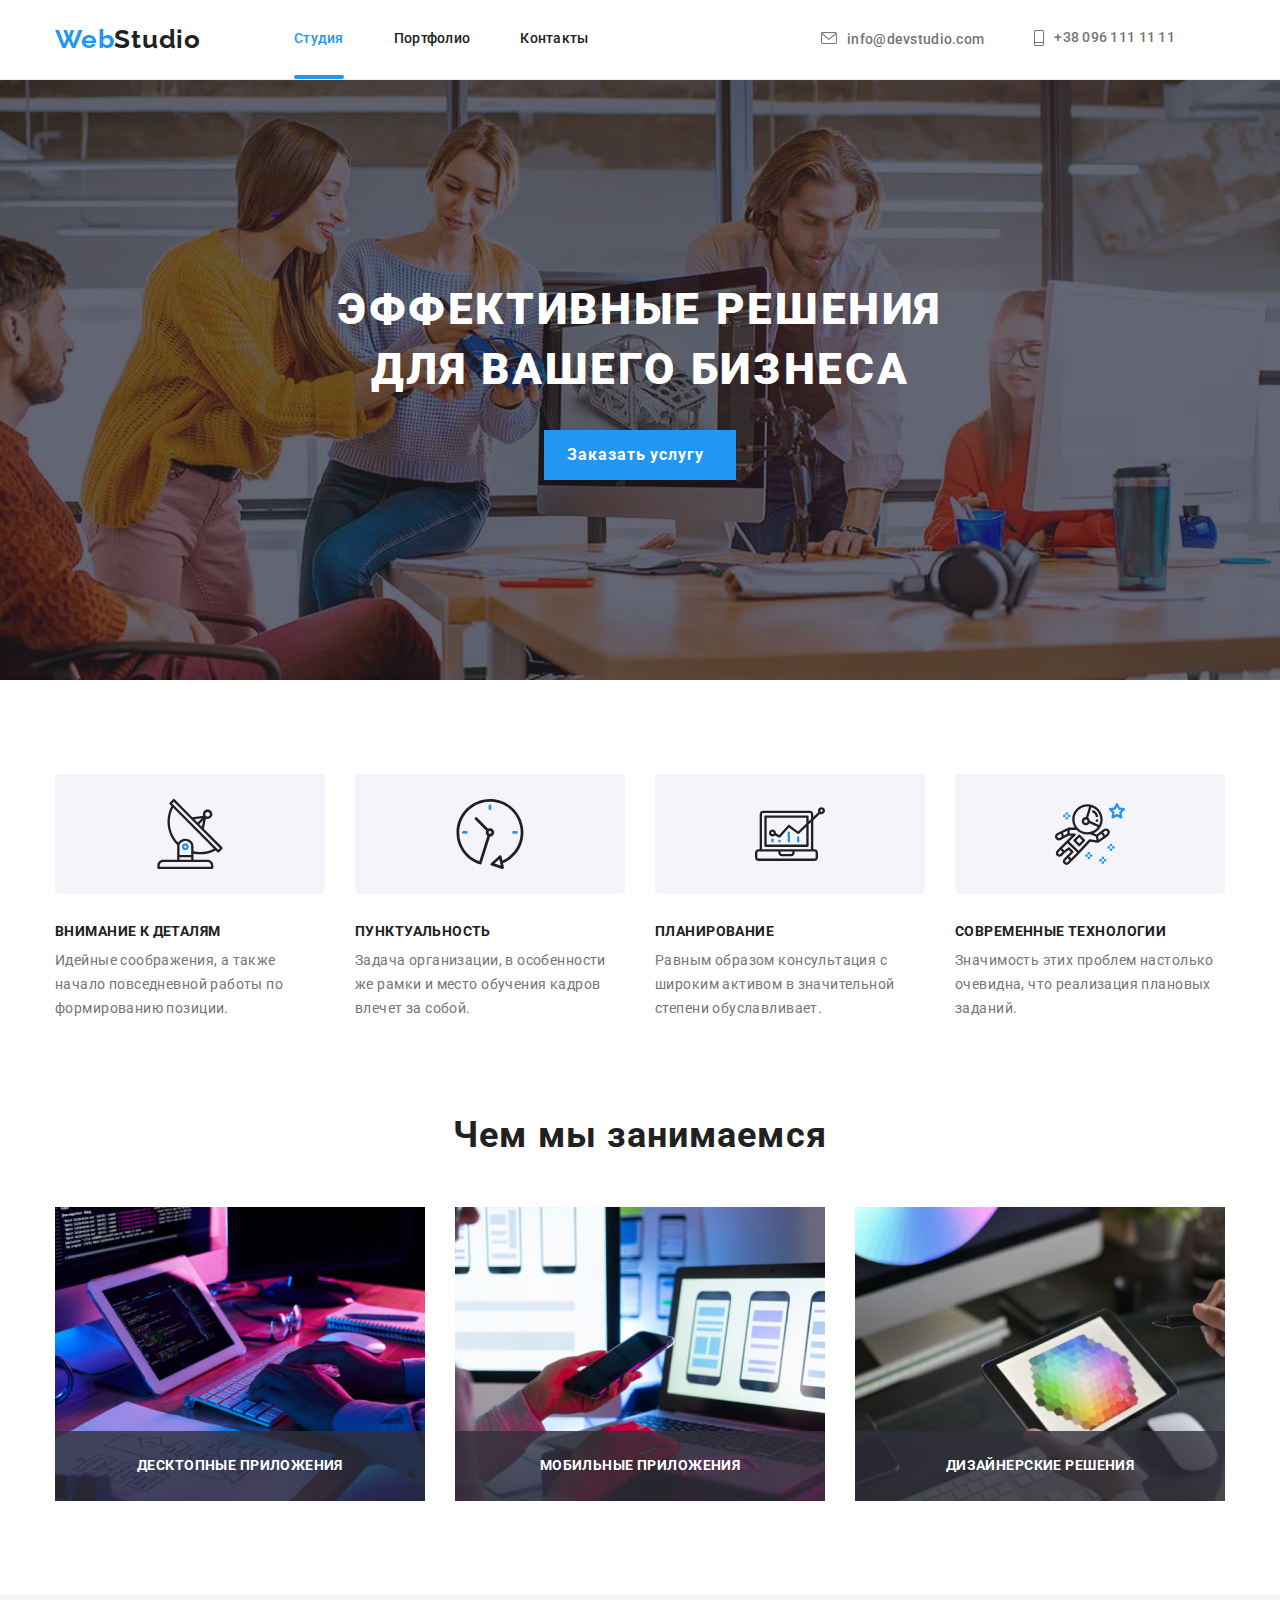
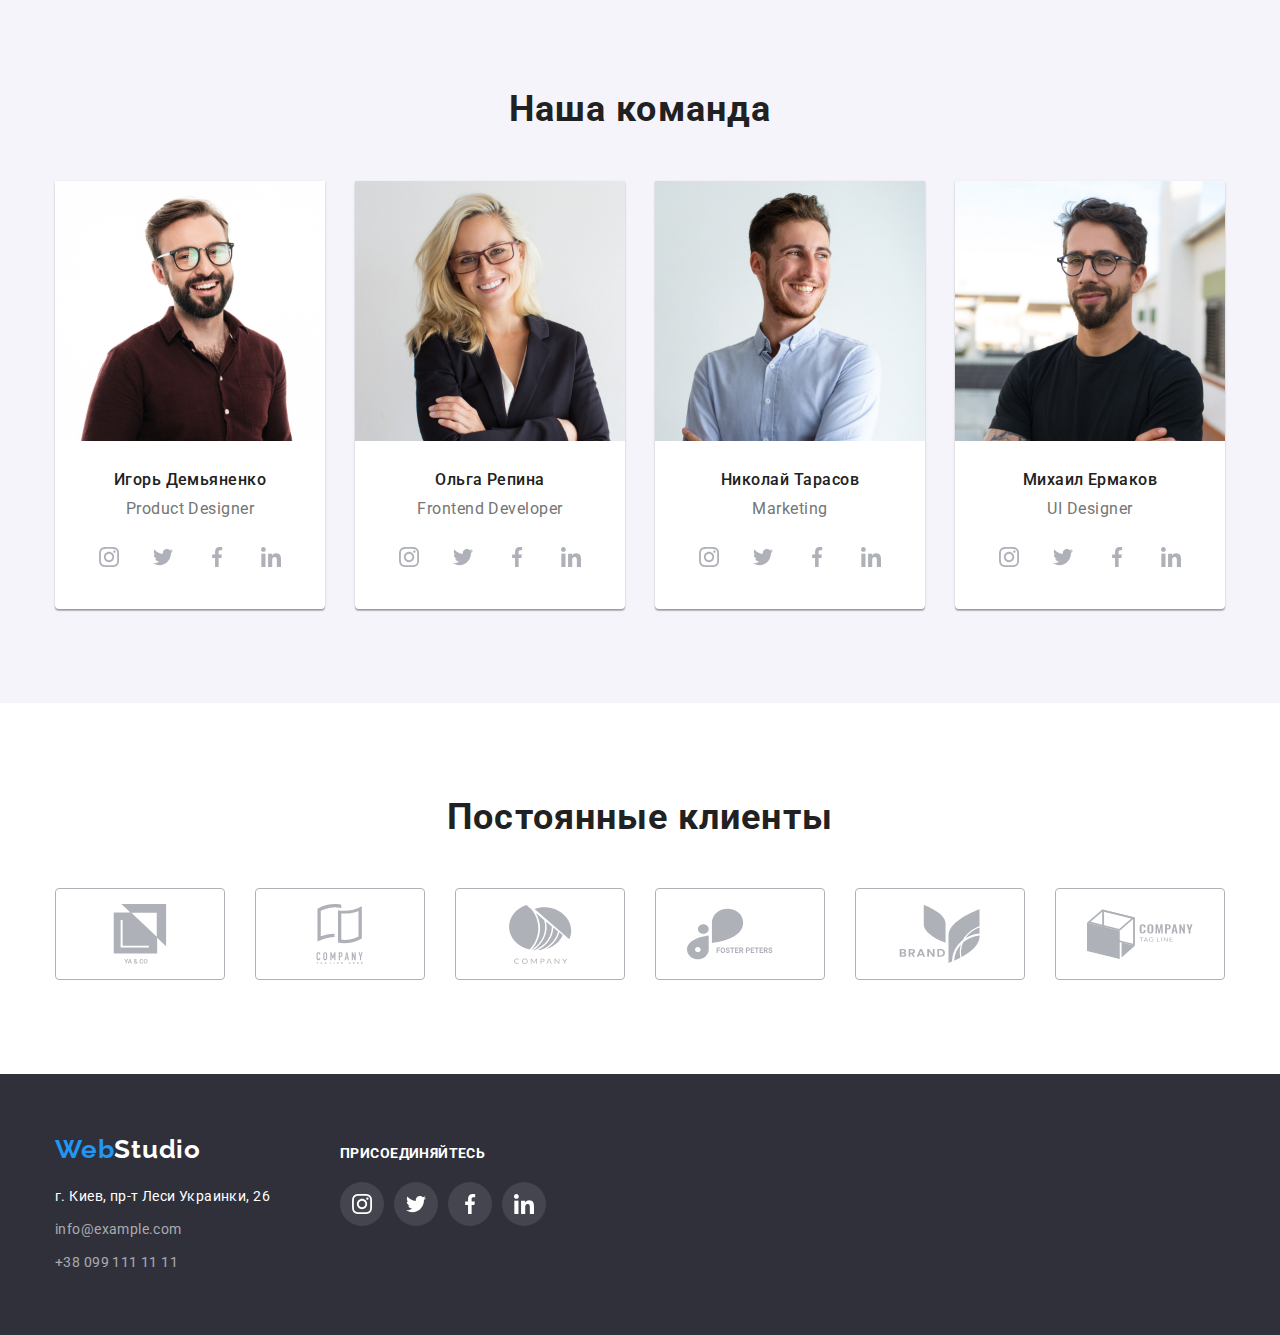
==== commit b89d7305: "update index.html" ====
--- a/index.html
+++ b/index.html
@@ -169,7 +169,7 @@
                 <ul class="social list">
                   <li class="social-list">
                     <a href="" class="social-link">
-                      <svg class="socian-icon" width="20px" height="20px">
+                      <svg class="social-icon" width="20px" height="20px">
                         <use
                           href="./images/icon.svg/sprite.svg#icon-instagram"
                         ></use>
@@ -178,7 +178,7 @@
                   </li>
                   <li class="social-list">
                     <a href="" class="social-link">
-                      <svg class="socian-icon" width="20px" height="20px">
+                      <svg class="social-icon" width="20px" height="20px">
                         <use
                           href="./images/icon.svg/sprite.svg#icon-twitter"
                         ></use>
@@ -188,7 +188,7 @@
 
                   <li class="social-list">
                     <a href="" class="social-link">
-                      <svg class="socian-icon" width="20px" height="20px">
+                      <svg class="social-icon" width="20px" height="20px">
                         <use
                           href="./images/icon.svg/sprite.svg#icon-facebook"
                         ></use>
@@ -197,7 +197,7 @@
                   </li>
                   <li class="social-list">
                     <a href="" class="social-link">
-                      <svg class="socian-icon" width="20px" height="20px">
+                      <svg class="social-icon" width="20px" height="20px">
                         <use
                           href="./images/icon.svg/sprite.svg#icon-linkedin"
                         ></use>
@@ -220,7 +220,7 @@
                 <ul class="social list">
                   <li class="social-list">
                     <a href="" class="social-link">
-                      <svg class="socian-icon" width="20px" height="20px">
+                      <svg class="social-icon" width="20px" height="20px">
                         <use
                           href="./images/icon.svg/sprite.svg#icon-instagram"
                         ></use>
@@ -229,7 +229,7 @@
                   </li>
                   <li class="social-list">
                     <a href="" class="social-link">
-                      <svg class="socian-icon" width="20px" height="20px">
+                      <svg class="social-icon" width="20px" height="20px">
                         <use
                           href="./images/icon.svg/sprite.svg#icon-twitter"
                         ></use>
@@ -239,7 +239,7 @@
 
                   <li class="social-list">
                     <a href="" class="social-link">
-                      <svg class="socian-icon" width="20px" height="20px">
+                      <svg class="social-icon" width="20px" height="20px">
                         <use
                           href="./images/icon.svg/sprite.svg#icon-facebook"
                         ></use>
@@ -248,7 +248,7 @@
                   </li>
                   <li class="social-list">
                     <a href="" class="social-link">
-                      <svg class="socian-icon" width="20px" height="20px">
+                      <svg class="social-icon" width="20px" height="20px">
                         <use
                           href="./images/icon.svg/sprite.svg#icon-linkedin"
                         ></use>
@@ -266,7 +266,7 @@
                 <ul class="social list">
                   <li class="social-list">
                     <a href="" class="social-link">
-                      <svg class="socian-icon" width="20px" height="20px">
+                      <svg class="social-icon" width="20px" height="20px">
                         <use
                           href="./images/icon.svg/sprite.svg#icon-instagram"
                         ></use>
@@ -275,7 +275,7 @@
                   </li>
                   <li class="social-list">
                     <a href="" class="social-link">
-                      <svg class="socian-icon" width="20px" height="20px">
+                      <svg class="social-icon" width="20px" height="20px">
                         <use
                           href="./images/icon.svg/sprite.svg#icon-twitter"
                         ></use>
@@ -285,7 +285,7 @@
 
                   <li class="social-list">
                     <a href="" class="social-link">
-                      <svg class="socian-icon" width="20px" height="20px">
+                      <svg class="social-icon" width="20px" height="20px">
                         <use
                           href="./images/icon.svg/sprite.svg#icon-facebook"
                         ></use>
@@ -294,7 +294,7 @@
                   </li>
                   <li class="social-list">
                     <a href="" class="social-link">
-                      <svg class="socian-icon" width="20px" height="20px">
+                      <svg class="social-icon" width="20px" height="20px">
                         <use
                           href="./images/icon.svg/sprite.svg#icon-linkedin"
                         ></use>
@@ -312,7 +312,7 @@
                 <ul class="social list">
                   <li class="social-list">
                     <a href="" class="social-link">
-                      <svg class="socian-icon" width="20px" height="20px">
+                      <svg class="social-icon" width="20px" height="20px">
                         <use
                           href="./images/icon.svg/sprite.svg#icon-instagram"
                         ></use>
@@ -321,7 +321,7 @@
                   </li>
                   <li class="social-list">
                     <a href="" class="social-link">
-                      <svg class="socian-icon" width="20px" height="20px">
+                      <svg class="social-icon" width="20px" height="20px">
                         <use
                           href="./images/icon.svg/sprite.svg#icon-twitter"
                         ></use>
@@ -331,7 +331,7 @@
 
                   <li class="social-list">
                     <a href="" class="social-link">
-                      <svg class="socian-icon" width="20px" height="20px">
+                      <svg class="social-icon" width="20px" height="20px">
                         <use
                           href="./images/icon.svg/sprite.svg#icon-facebook"
                         ></use>
@@ -340,7 +340,7 @@
                   </li>
                   <li class="social-list">
                     <a href="" class="social-link">
-                      <svg class="socian-icon" width="20px" height="20px">
+                      <svg class="social-icon" width="20px" height="20px">
                         <use
                           href="./images/icon.svg/sprite.svg#icon-linkedin"
                         ></use>
--- a/css/styles.css
+++ b/css/styles.css
@@ -101,6 +101,7 @@
   display: block;
   position: relative;
   color: var(--primary-text-color-dark);
+  transition: color 250ms cubic-bezier(0.4, 0, 0.2, 1);
 }
 
 .current::after {
@@ -109,7 +110,7 @@
   display: block;
   width: 100%;
   height: 4px;
-  bottom: -33px;
+  bottom: -32px;
   border-radius: 2px;
   background-color: var(--accent-color);
 }
@@ -127,13 +128,13 @@
   line-height: 1.14;
   letter-spacing: 0.02em;
   margin-left: auto;
+  transition: color 250ms cubic-bezier(0.4, 0, 0.2, 1);
 
   color: var(--secondary-text-color-dark);
 }
 .mail-link:hover,
 .mail-link:focus {
   color: var(--accent-color);
-  transition: 250ms cubic-bezier(0.4, 0, 0.2, 1);
 }
 .phone-namber {
   font-weight: 500;
@@ -141,14 +142,13 @@
   line-height: 1.14;
   letter-spacing: 0.02em;
   display: flex;
-  transition: 250ms cubic-bezier(0.4, 0, 0.2, 1);
+  transition: color 250ms cubic-bezier(0.4, 0, 0.2, 1);
 
   color: var(--secondary-text-color-dark);
 }
 .phone-namber:hover,
 .phone-namber:focus {
   color: var(--accent-color);
-  transition: 250ms cubic-bezier(0.4, 0, 0.2, 1);
 }
 .page-nav {
   display: flex;
@@ -204,7 +204,9 @@
   padding-top: 6px;
   padding-bottom: 6px;
   cursor: pointer;
-  transition: 250ms cubic-bezier(0.4, 0, 0.2, 1);
+  transition: box-shadow 250ms cubic-bezier(0.4, 0, 0.2, 1),
+    color 250ms cubic-bezier(0.4, 0, 0.2, 1),
+    background 250ms cubic-bezier(0.4, 0, 0.2, 1);
 
   color: var(--primary-text-color-dark);
 }
@@ -213,7 +215,6 @@
 .btn:focus {
   box-shadow: 0px 3px 1px rgba(0, 0, 0, 0.1), 0px 1px 2px rgba(0, 0, 0, 0.08),
     0px 2px 2px rgba(0, 0, 0, 0.12);
-  transition: 250ms cubic-bezier(0.4, 0, 0.2, 1);
   background: #2196f3;
   color: var(--primary-text-color-light);
 }
@@ -244,6 +245,7 @@
   left: 0;
   top: 0;
   width: 100%;
+  height: 100%;
   overflow-y: scroll;
   transform: translate(0, 100%);
   transition: transform 250ms cubic-bezier(0.4, 0, 0.2, 1);
@@ -252,6 +254,9 @@
   display: block;
   max-width: 100%;
   height: auto;
+  transition: box-shadow 250ms cubic-bezier(0.4, 0, 0.2, 1),
+    color 250ms cubic-bezier(0.4, 0, 0.2, 1),
+    background 250ms cubic-bezier(0.4, 0, 0.2, 1);
 }
 .img-text-subject {
   position: relative;
@@ -260,9 +265,8 @@
 .image-link:hover .overlay,
 .image-link:focus .overlay {
   transform: translate(0, 0);
-  transition: transform 2550ms cubic-bezier(0.4, 0, 0.2, 1);
-}
-}
+}
+
 /* ---HeroStudio */
 
 .hero {
@@ -273,7 +277,7 @@
       rgba(47, 48, 58, 0.4),
       rgba(47, 48, 58, 0.4)
     ),
-    url('../images/hero/hero.jpg');
+    url(../images/hero/hero.jpg);
   background-size: cover;
   background-position: center;
   background-repeat: no-repeat;
@@ -307,8 +311,8 @@
   text-align: center;
   letter-spacing: 0.06em;
   cursor: pointer;
-  box-shadow: 0px 4px 4px rgba(0, 0, 0, 0.15);
-  border-radius: 4px;
+  /* box-shadow: 0px 4px 4px rgba(0, 0, 0, 0.15); */
+  border: transparent;
   padding-left: 23px;
   padding-right: 32px;
   padding-top: 10px;
@@ -422,10 +426,10 @@
 }
 .image-link {
   display: block;
+  /* transition: box-shadow 250ms cubic-bezier(0.4, 0, 0.2, 1); */
 }
 .image-link:hover,
 .image-link:focus {
-  transition: 250ms cubic-bezier(0.4, 0, 0.2, 1);
   box-shadow: 0px 1px 1px rgba(0, 0, 0, 0.12), 0px 4px 4px rgba(0, 0, 0, 0.06),
     1px 4px 6px rgba(0, 0, 0, 0.16);
 }
@@ -445,10 +449,11 @@
   display: block;
   width: 370px;
   height: 70px;
-  text-align: center;
+  bottom: 0;
+  display: flex;
+  align-items: center;
+  justify-content: center;
   background: rgba(47, 48, 58, 0.8);
-  text-align: center;
-  bottom: 0;
 }
 /* ---Team--- */
 
@@ -503,19 +508,21 @@
   border-radius: 50%;
   width: 44px;
   height: 44px;
-  transition: 250ms cubic-bezier(0.4, 0, 0.2, 1);
+  transition: background-color 250ms cubic-bezier(0.4, 0, 0.2, 1);
+
   background-color: #ffffff;
 }
-.socian-icon {
+
+.social-icon {
   fill: #afb1b8;
+  transition: fill 250ms cubic-bezier(0.4, 0, 0.2, 1);
 }
 .social-link:hover,
 .social-link:focus {
-  transition: 250ms cubic-bezier(0.4, 0, 0.2, 1);
   background-color: var(--accent-color);
 }
-.social-link:hover .socian-icon,
-.social-link:focus .socian-icon {
+.social-link:hover .social-icon,
+.social-link:focus .social-icon {
   fill: #ffffff;
 }
 
@@ -541,6 +548,7 @@
 
 .client-icon {
   fill: #afb1b8;
+  transition: fill 250ms cubic-bezier(0.4, 0, 0.2, 1);
 }
 .client-link {
   display: flex;
@@ -549,8 +557,10 @@
   width: 170px;
   height: 92px;
   border-radius: 4px;
-  transition: 250ms cubic-bezier(0.4, 0, 0.2, 1);
   border: 1px solid rgba(175, 177, 184, 1);
+
+  transition: border 250ms cubic-bezier(0.4, 0, 0.2, 1),
+    border-color 250ms cubic-bezier(0.4, 0, 0.2, 1);
 }
 
 .client-link:hover,
@@ -561,8 +571,6 @@
 }
 .client-link:hover > .client-icon,
 .client-link:focus > .client-icon {
-  transition: 250ms cubic-bezier(0.4, 0, 0.2, 1);
-
   fill: var(--accent-color);
 }
 
@@ -666,18 +674,17 @@
   border-radius: 50%;
   width: 44px;
   height: 44px;
-  transition: 250ms cubic-bezier(0.4, 0, 0.2, 1);
+  transition: color 250ms cubic-bezier(0.4, 0, 0.2, 1);
 
   background: rgba(255, 255, 255, 0.1);
 }
 .join-icon {
   fill: #ffffff;
-  transition: 250ms cubic-bezier(0.4, 0, 0.2, 1);
-}
+  transition: fill 250ms cubic-bezier(0.4, 0, 0.2, 1);
+}
+
 .join-link:hover,
 .joiin-link:focus {
-  transition: 250ms cubic-bezier(0.4, 0, 0.2, 1);
-
   background-color: var(--accent-color);
 }
 /* ----Window--- */
@@ -690,6 +697,7 @@
   height: 100%;
   background-color: rgba(0, 0, 0, 0.2);
   transition: opacity 250ms cubic-bezier(0.4, 0, 0.2, 1);
+  transition: visibility 250ms cubic-bezier(0.4, 0, 0.2, 1);
 }
 .backdrop.is-hidden {
   opacity: 0;
@@ -718,6 +726,7 @@
   background-color: transparent;
   padding: 0;
   border: 1px solid rgba(0, 0, 0, 0.1);
+  cursor: pointer;
   background: #ffffff;
 }
 .modal-close-button:hover .modal-button-icon,
